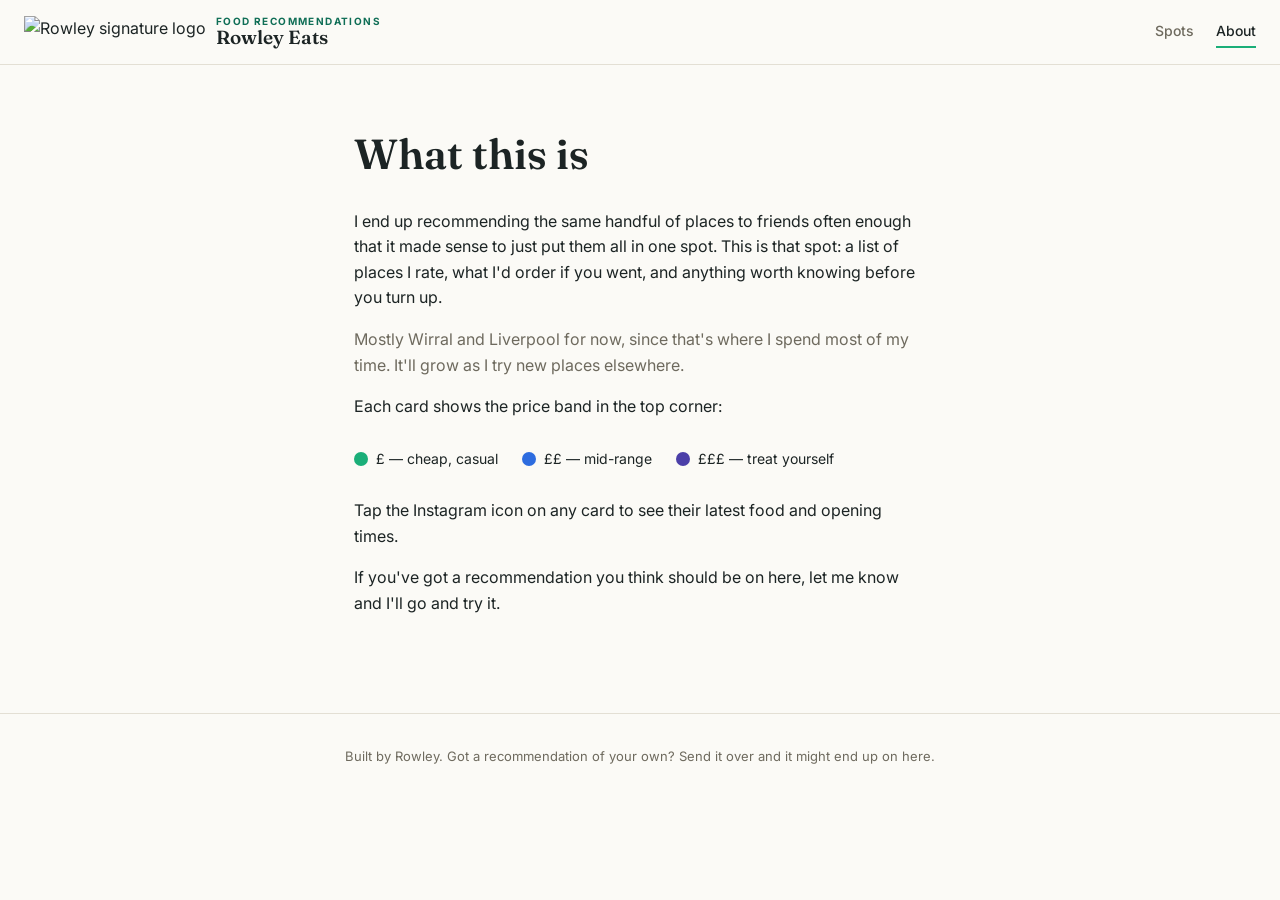
==== about.html @ 27c66225 "Add files via upload" ====
<!DOCTYPE html>
<html lang="en">
<head>
  <meta charset="UTF-8">
  <meta name="viewport" content="width=device-width, initial-scale=1.0">
  <title>About — Rowley Eats</title>

  <link rel="preconnect" href="https://fonts.googleapis.com">
  <link rel="preconnect" href="https://fonts.gstatic.com" crossorigin>
  <link href="https://fonts.googleapis.com/css2?family=Fraunces:wght@500;600&family=Inter:wght@400;500;600;700&display=swap" rel="stylesheet">

  <link rel="stylesheet" href="style.css">
  <style>
    .about-content {
      max-width: 620px;
      margin: 0 auto;
      padding: 56px 24px 80px;
    }
    .about-content h1 {
      font-family: var(--serif);
      font-size: clamp(30px, 5vw, 42px);
      font-weight: 600;
      margin: 0 0 20px;
    }
    .about-content p {
      font-size: 16px;
      color: var(--ink);
      margin: 0 0 16px;
    }
    .about-content .muted {
      color: var(--muted);
    }
    .price-key {
      display: flex;
      gap: 24px;
      margin: 28px 0;
      flex-wrap: wrap;
    }
    .price-key div {
      display: flex;
      align-items: center;
      gap: 8px;
      font-size: 14px;
    }
    .price-key .dot {
      width: 14px;
      height: 14px;
      border-radius: 50%;
    }
    .dot-teal { background: var(--teal); }
    .dot-blue { background: var(--blue); }
    .dot-indigo { background: var(--indigo); }
  </style>
</head>
<body>

  <header class="topbar">
    <div class="brand">
      <img src="assets/logo.png" alt="Rowley signature logo">
      <div class="brand-text">
        <span class="brand-eyebrow">Food recommendations</span>
        <span class="brand-title">Rowley Eats</span>
      </div>
    </div>
    <nav>
      <a href="index.html">Spots</a>
      <a href="about.html" class="active">About</a>
    </nav>
  </header>

  <div class="about-content">
    <h1>What this is</h1>
    <p>I end up recommending the same handful of places to friends often enough that it made sense to just put them all in one spot. This is that spot: a list of places I rate, what I'd order if you went, and anything worth knowing before you turn up.</p>
    <p class="muted">Mostly Wirral and Liverpool for now, since that's where I spend most of my time. It'll grow as I try new places elsewhere.</p>

    <p>Each card shows the price band in the top corner:</p>
    <div class="price-key">
      <div><span class="dot dot-teal"></span> £ &mdash; cheap, casual</div>
      <div><span class="dot dot-blue"></span> ££ &mdash; mid-range</div>
      <div><span class="dot dot-indigo"></span> £££ &mdash; treat yourself</div>
    </div>

    <p>Tap the Instagram icon on any card to see their latest food and opening times.</p>
    <p>If you've got a recommendation you think should be on here, let me know and I'll go and try it.</p>
  </div>

  <footer>
    Built by Rowley. Got a recommendation of your own? Send it over and it might end up on here.
  </footer>

</body>
</html>
---- style.css ----
:root {
  --teal: #1AAE78;
  --teal-dark: #0F6E56;
  --teal-50: #E1F5EE;
  --blue: #2D6CDF;
  --blue-dark: #0C447C;
  --blue-50: #E6F1FB;
  --indigo: #4B3FA8;
  --indigo-dark: #3C3489;
  --indigo-50: #EEEDFE;
  --ink: #1C2424;
  --paper: #FBFAF6;
  --paper-warm: #F4F1EA;
  --line: #E3DFD4;
  --muted: #6E6A5E;
  --radius: 18px;
  --serif: "Fraunces", Georgia, serif;
  --sans: "Inter", -apple-system, BlinkMacSystemFont, "Segoe UI", sans-serif;
}

* {
  box-sizing: border-box;
}

html, body {
  margin: 0;
  padding: 0;
}

body {
  font-family: var(--sans);
  background: var(--paper);
  color: var(--ink);
  line-height: 1.6;
}

/* ===== Top bar ===== */

.topbar {
  display: flex;
  align-items: center;
  justify-content: space-between;
  padding: 16px 24px;
  border-bottom: 1px solid var(--line);
  background: var(--paper);
  position: sticky;
  top: 0;
  z-index: 50;
}

.brand {
  display: flex;
  align-items: center;
  gap: 10px;
}

.brand img {
  height: 32px;
  width: auto;
}

.brand-text {
  display: flex;
  flex-direction: column;
  line-height: 1.1;
}

.brand-eyebrow {
  font-size: 10px;
  letter-spacing: 0.14em;
  text-transform: uppercase;
  color: var(--teal-dark);
  font-weight: 700;
}

.brand-title {
  font-family: var(--serif);
  font-size: 19px;
  font-weight: 600;
  color: var(--ink);
}

.topbar nav {
  display: flex;
  gap: 22px;
}

.topbar nav a {
  color: var(--muted);
  text-decoration: none;
  font-size: 14px;
  font-weight: 500;
  padding: 4px 0;
  border-bottom: 2px solid transparent;
}

.topbar nav a:hover,
.topbar nav a.active {
  color: var(--ink);
  border-bottom-color: var(--teal);
}

/* ===== Hero ===== */

.hero {
  max-width: 720px;
  margin: 0 auto;
  padding: 56px 24px 32px;
  text-align: center;
}

.hero-eyebrow {
  font-size: 12px;
  letter-spacing: 0.16em;
  text-transform: uppercase;
  color: var(--teal-dark);
  font-weight: 700;
  margin-bottom: 12px;
}

.hero h1 {
  font-family: var(--serif);
  font-size: clamp(32px, 6vw, 50px);
  font-weight: 600;
  line-height: 1.1;
  margin: 0 0 14px;
  letter-spacing: -0.01em;
}

.hero h1 .underline {
  position: relative;
  display: inline-block;
}

.hero h1 .underline::after {
  content: "";
  position: absolute;
  left: 2px;
  right: 2px;
  bottom: 6px;
  height: 10px;
  background: var(--teal);
  opacity: 0.28;
  z-index: -1;
  border-radius: 4px;
}

.hero p.lede {
  font-size: 17px;
  color: var(--muted);
  max-width: 520px;
  margin: 0 auto;
}

/* ===== Card grid ===== */

.grid {
  max-width: 1000px;
  margin: 0 auto;
  padding: 8px 24px 80px;
  display: grid;
  grid-template-columns: repeat(2, 1fr);
  gap: 28px;
}

@media (max-width: 760px) {
  .grid {
    grid-template-columns: 1fr;
    gap: 24px;
  }
}

/* ===== Card ===== */

.card {
  background: #fff;
  border: 1px solid var(--line);
  border-radius: var(--radius);
  overflow: hidden;
  display: flex;
  flex-direction: column;
}

.card-image {
  height: 200px;
  width: 100%;
  position: relative;
  overflow: hidden;
}

.card-image img {
  width: 100%;
  height: 100%;
  object-fit: cover;
  display: block;
}

.card-image-placeholder {
  width: 100%;
  height: 100%;
  display: flex;
  align-items: center;
  justify-content: center;
  position: relative;
}

.card-image-placeholder .icon {
  font-size: 40px;
  opacity: 0.35;
}

.placeholder-teal {
  background: var(--teal-50);
  color: var(--teal-dark);
}

.placeholder-blue {
  background: var(--blue-50);
  color: var(--blue-dark);
}

.placeholder-indigo {
  background: var(--indigo-50);
  color: var(--indigo-dark);
}

.price-badge {
  position: absolute;
  top: 12px;
  right: 12px;
  background: rgba(255,255,255,0.92);
  border-radius: 999px;
  padding: 5px 12px;
  font-size: 12px;
  font-weight: 700;
  color: var(--ink);
}

.card-body {
  padding: 20px 22px 22px;
  display: flex;
  flex-direction: column;
  flex: 1;
}

.card-top {
  display: flex;
  align-items: flex-start;
  justify-content: space-between;
  gap: 10px;
  margin-bottom: 4px;
}

.card-name {
  font-family: var(--serif);
  font-size: 21px;
  font-weight: 600;
  margin: 0;
  line-height: 1.2;
}

.insta-link {
  flex-shrink: 0;
  display: flex;
  align-items: center;
  justify-content: center;
  width: 34px;
  height: 34px;
  border-radius: 50%;
  border: 1px solid var(--line);
  color: var(--muted);
  text-decoration: none;
  font-size: 15px;
  transition: all 0.15s ease;
}

.insta-link:hover {
  color: var(--ink);
  border-color: var(--teal);
}

.card-meta {
  font-size: 12px;
  color: var(--muted);
  text-transform: uppercase;
  letter-spacing: 0.06em;
  font-weight: 600;
  margin: 0 0 14px;
}

.card-order {
  font-size: 14.5px;
  margin: 0 0 10px;
}

.card-order .label {
  font-weight: 700;
  color: var(--teal-dark);
}

.card-note {
  font-size: 14.5px;
  color: var(--muted);
  margin: 0 0 16px;
  flex: 1;
}

.card-tags {
  display: flex;
  gap: 6px;
  flex-wrap: wrap;
}

.tag {
  font-size: 11px;
  background: var(--paper-warm);
  color: var(--muted);
  padding: 4px 11px;
  border-radius: 999px;
  font-weight: 600;
}

/* ===== Footer ===== */

footer {
  border-top: 1px solid var(--line);
  padding: 32px 24px;
  text-align: center;
  font-size: 13px;
  color: var(--muted);
}
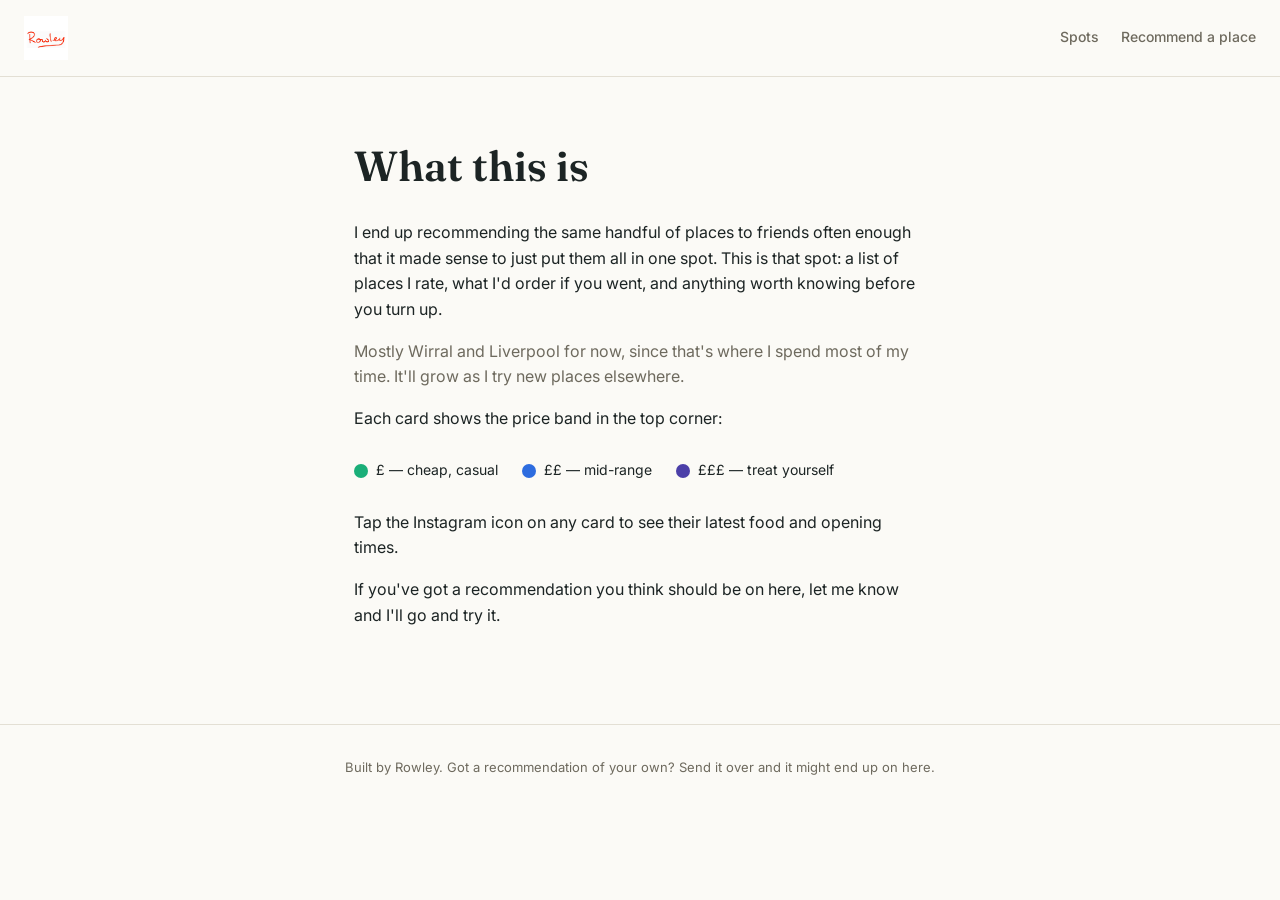
==== commit 3be044e2: "Add files via upload" ====
--- a/about.html
+++ b/about.html
@@ -56,15 +56,11 @@
 
   <header class="topbar">
     <div class="brand">
-      <img src="assets/logo.png" alt="Rowley signature logo">
-      <div class="brand-text">
-        <span class="brand-eyebrow">Food recommendations</span>
-        <span class="brand-title">Rowley Eats</span>
-      </div>
+      <img src="assets/logo.png" alt="Rowley Eats">
     </div>
     <nav>
       <a href="index.html">Spots</a>
-      <a href="about.html" class="active">About</a>
+      <a href="recommend.html">Recommend a place</a>
     </nav>
   </header>
 
--- a/style.css
+++ b/style.css
@@ -1,4 +1,7 @@
 :root {
+  --accent: #EE3B24;
+  --accent-dark: #B82B17;
+  --accent-50: #FCEAE6;
   --teal: #1AAE78;
   --teal-dark: #0F6E56;
   --teal-50: #E1F5EE;
@@ -55,7 +58,7 @@
 }
 
 .brand img {
-  height: 32px;
+  height: 44px;
   width: auto;
 }
 
@@ -69,7 +72,7 @@
   font-size: 10px;
   letter-spacing: 0.14em;
   text-transform: uppercase;
-  color: var(--teal-dark);
+  color: var(--accent-dark);
   font-weight: 700;
 }
 
@@ -97,7 +100,7 @@
 .topbar nav a:hover,
 .topbar nav a.active {
   color: var(--ink);
-  border-bottom-color: var(--teal);
+  border-bottom-color: var(--accent);
 }
 
 /* ===== Hero ===== */
@@ -105,51 +108,94 @@
 .hero {
   max-width: 720px;
   margin: 0 auto;
-  padding: 56px 24px 32px;
-  text-align: center;
-}
-
-.hero-eyebrow {
-  font-size: 12px;
-  letter-spacing: 0.16em;
-  text-transform: uppercase;
-  color: var(--teal-dark);
-  font-weight: 700;
-  margin-bottom: 12px;
+  padding: 44px 24px 24px;
 }
 
 .hero h1 {
   font-family: var(--serif);
-  font-size: clamp(32px, 6vw, 50px);
-  font-weight: 600;
-  line-height: 1.1;
-  margin: 0 0 14px;
+  font-size: clamp(26px, 4vw, 38px);
+  font-weight: 600;
+  line-height: 1.15;
+  margin: 0 0 10px;
   letter-spacing: -0.01em;
 }
 
-.hero h1 .underline {
-  position: relative;
-  display: inline-block;
-}
-
-.hero h1 .underline::after {
-  content: "";
-  position: absolute;
-  left: 2px;
-  right: 2px;
-  bottom: 6px;
-  height: 10px;
-  background: var(--teal);
-  opacity: 0.28;
-  z-index: -1;
-  border-radius: 4px;
-}
-
 .hero p.lede {
-  font-size: 17px;
-  color: var(--muted);
-  max-width: 520px;
+  font-size: 16px;
+  color: var(--muted);
+  margin: 0;
+}
+
+/* ===== Filter chips ===== */
+
+.filters {
+  max-width: 1000px;
   margin: 0 auto;
+  padding: 0 24px 28px;
+  display: flex;
+  flex-wrap: wrap;
+  gap: 8px;
+  align-items: center;
+}
+
+.filters .divider {
+  width: 1px;
+  height: 24px;
+  background: var(--line);
+  margin: 0 4px;
+}
+
+.chip {
+  border: 1px solid var(--line);
+  background: #fff;
+  color: var(--ink);
+  font-size: 13px;
+  font-weight: 500;
+  padding: 8px 16px;
+  border-radius: 999px;
+  cursor: pointer;
+  transition: all 0.15s ease;
+  font-family: var(--sans);
+}
+
+.chip:hover {
+  border-color: var(--accent);
+}
+
+.chip.active {
+  background: var(--accent);
+  border-color: var(--accent);
+  color: #fff;
+}
+
+.chip-sort {
+  border: 1px solid var(--line);
+  background: #fff;
+  color: var(--muted);
+  font-size: 13px;
+  font-weight: 500;
+  padding: 8px 16px;
+  border-radius: 999px;
+  cursor: pointer;
+  transition: all 0.15s ease;
+  font-family: var(--sans);
+  display: flex;
+  align-items: center;
+  gap: 6px;
+  margin-left: auto;
+}
+
+.chip-sort:hover {
+  border-color: var(--accent);
+  color: var(--ink);
+}
+
+.no-results {
+  text-align: center;
+  color: var(--muted);
+  font-size: 15px;
+  padding: 40px 24px;
+  grid-column: 1 / -1;
 }
 
 /* ===== Card grid ===== */
@@ -236,6 +282,19 @@
   color: var(--ink);
 }
 
+.new-badge {
+  position: absolute;
+  top: 12px;
+  left: 12px;
+  background: var(--accent);
+  color: #fff;
+  border-radius: 999px;
+  padding: 5px 14px;
+  font-size: 12px;
+  font-weight: 700;
+  letter-spacing: 0.04em;
+}
+
 .card-body {
   padding: 20px 22px 22px;
   display: flex;
@@ -276,7 +335,7 @@
 
 .insta-link:hover {
   color: var(--ink);
-  border-color: var(--teal);
+  border-color: var(--accent);
 }
 
 .card-meta {
@@ -288,14 +347,14 @@
   margin: 0 0 14px;
 }
 
-.card-order {
+.card-had {
   font-size: 14.5px;
   margin: 0 0 10px;
 }
 
-.card-order .label {
+.card-had .label {
   font-weight: 700;
-  color: var(--teal-dark);
+  color: var(--accent-dark);
 }
 
 .card-note {
@@ -318,6 +377,14 @@
   padding: 4px 11px;
   border-radius: 999px;
   font-weight: 600;
+}
+
+.tag-takeaway {
+  background: var(--accent-50);
+  color: var(--accent-dark);
+  display: inline-flex;
+  align-items: center;
+  gap: 5px;
 }
 
 /* ===== Footer ===== */
